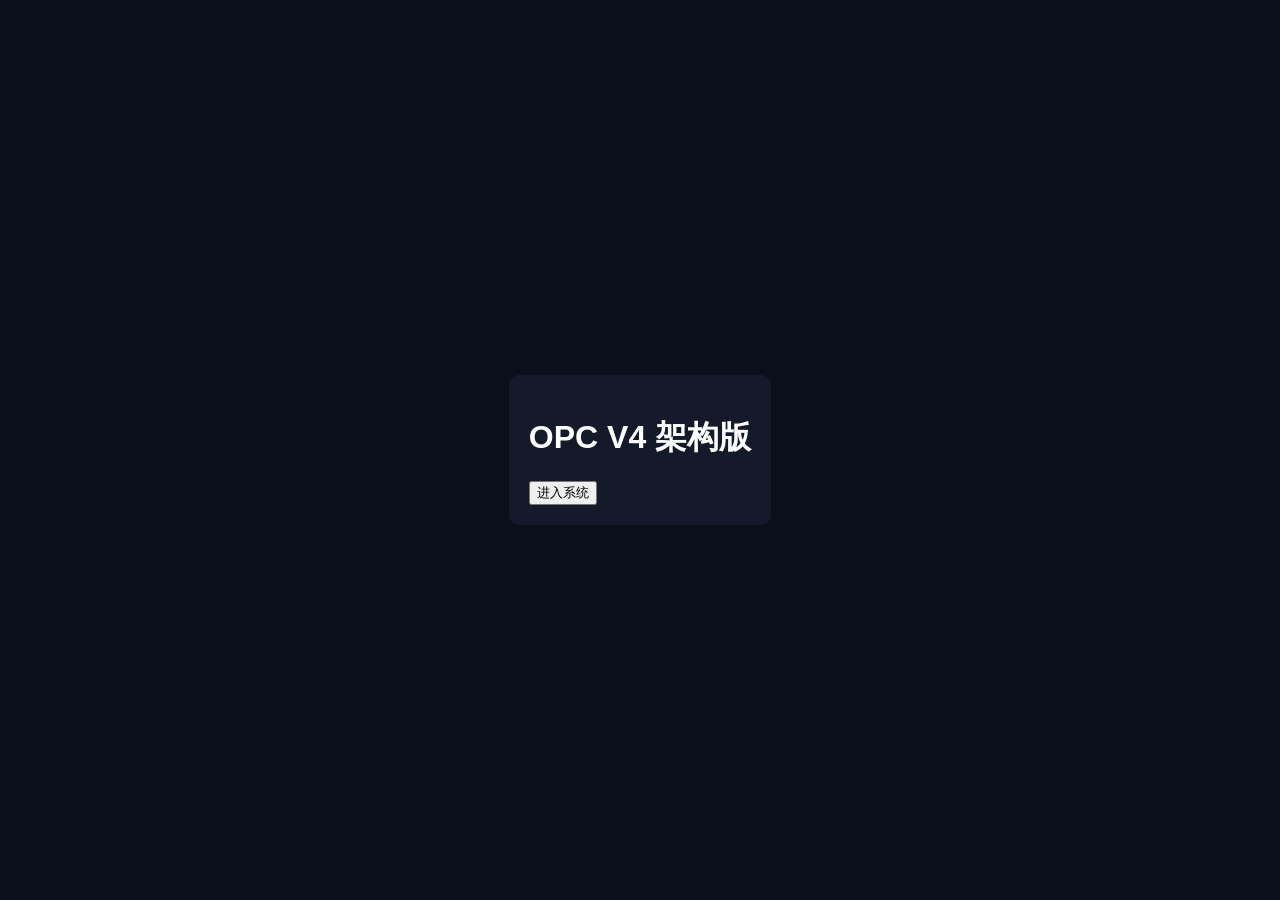
==== index.html @ 77ff6f67 "Add files via upload" ====
<!doctype html>
<html>
<head>
<meta charset="utf-8">
<title>OPC V4</title>
<link rel="stylesheet" href="styles.css">
</head>
<body>

<div class="login">
  <div class="card">
    <h1>OPC V4 架构版</h1>
    <button onclick="enter()">进入系统</button>
  </div>
</div>

<div id="app" class="hidden">
  <aside class="sidebar">
    <button onclick="go('home')">首页</button>
    <button onclick="go('agent')">代理认证</button>
    <button onclick="toggle('train')">培训营</button>
    <div id="train" class="sub">
      <button onclick="filter('引流')">引流</button>
      <button onclick="filter('销售')">销售</button>
    </div>
    <button onclick="go('learn')">学习进度</button>
    <button onclick="go('exam')">考核</button>
  </aside>

  <main class="main">
    <div id="home" class="page active">首页</div>
    <div id="agent" class="page">代理数据</div>
    <div id="content" class="page"><div id="list"></div></div>
    <div id="learn" class="page">学习进度</div>
    <div id="exam" class="page">考核规划中</div>
  </main>
</div>

<script src="app.js"></script>
</body>
</html>
---- styles.css ----
body{margin:0;font-family:Arial;background:#0b0f1a;color:#fff}
.hidden{display:none}
.login{display:flex;height:100vh;align-items:center;justify-content:center}
.card{background:#141a2a;padding:20px;border-radius:10px}
.sidebar{width:200px;background:#111827;padding:10px;height:100vh}
.main{padding:20px}
.page{display:none}
.page.active{display:block}
.sub{display:none;margin-left:10px}
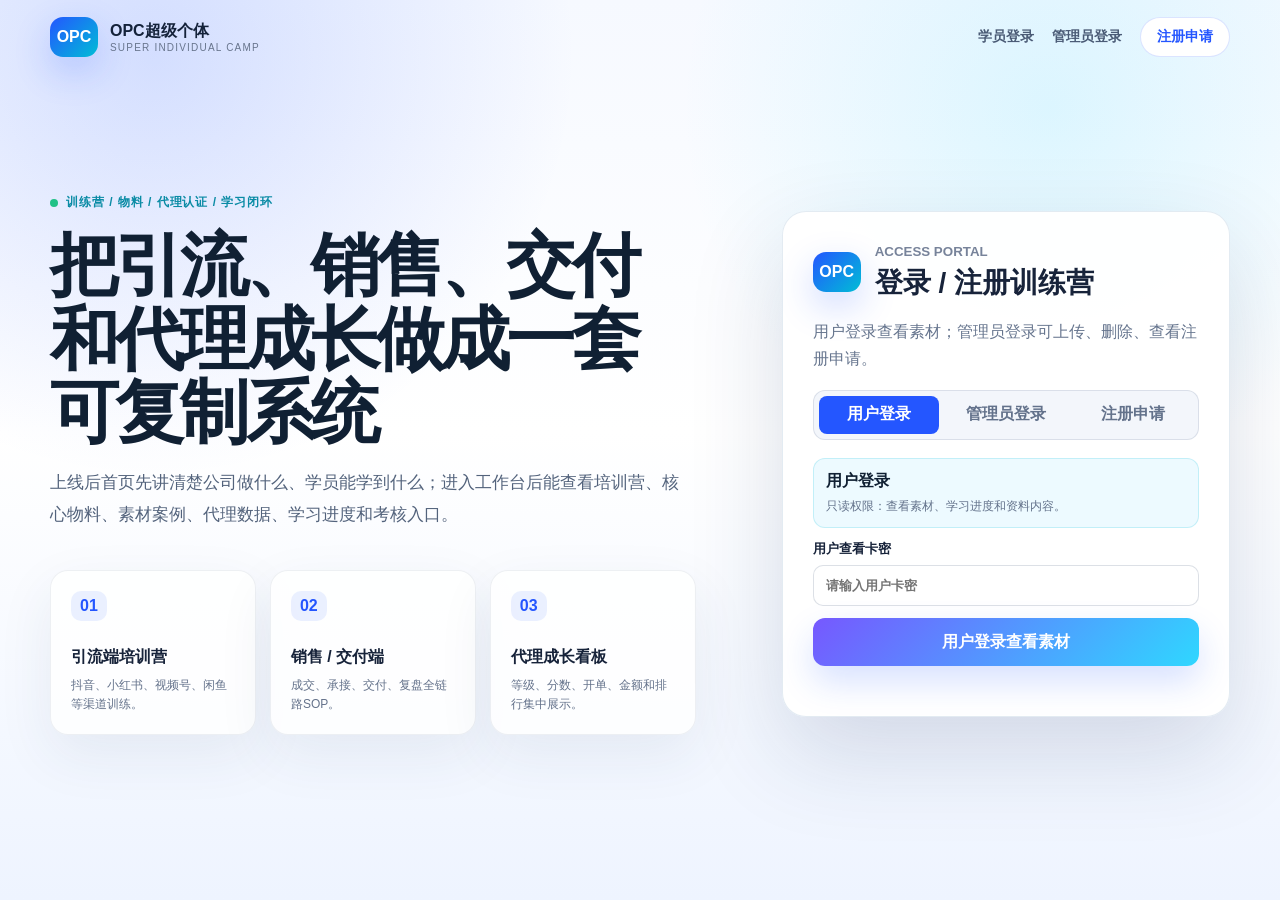
==== commit 7fbee28f: "Add files via upload" ====
--- a/index.html
+++ b/index.html
@@ -1,42 +1,149 @@
+<!doctype html>
+<html lang="zh-CN">
+<head>
+  <meta charset="utf-8" />
+  <meta name="viewport" content="width=device-width, initial-scale=1" />
+  <meta name="theme-color" content="#0b1020" />
+  <title>OPC超级个体训练营｜稳定上线版</title>
+  <link rel="stylesheet" href="styles.css" />
+</head>
+<body class="locked">
+  <section class="login-screen" id="loginScreen" aria-label="登录注册入口">
+    <header class="login-nav">
+      <div class="brand-row"><span class="brand-logo">OPC</span><div><b>OPC超级个体</b><small>SUPER INDIVIDUAL CAMP</small></div></div>
+      <nav><a href="#loginCard">学员登录</a><a href="#loginCard">管理员登录</a><a class="nav-pill" href="#loginCard">注册申请</a></nav>
+    </header>
+    <main class="login-main">
+      <section class="login-copy">
+        <span class="eyebrow"><i></i> 训练营 / 物料 / 代理认证 / 学习闭环</span>
+        <h1>把引流、销售、交付和代理成长做成一套可复制系统</h1>
+        <p>上线后首页先讲清楚公司做什么、学员能学到什么；进入工作台后能查看培训营、核心物料、素材案例、代理数据、学习进度和考核入口。</p>
+        <div class="login-value-grid">
+          <article><b>01</b><strong>引流端培训营</strong><span>抖音、小红书、视频号、闲鱼等渠道训练。</span></article>
+          <article><b>02</b><strong>销售 / 交付端</strong><span>成交、承接、交付、复盘全链路SOP。</span></article>
+          <article><b>03</b><strong>代理成长看板</strong><span>等级、分数、开单、金额和排行集中展示。</span></article>
+        </div>
+      </section>
+      <form class="login-card" id="loginCard">
+        <div class="login-card-head"><span class="card-logo">OPC</span><div><small>ACCESS PORTAL</small><h2>登录 / 注册训练营</h2></div></div>
+        <p class="muted">用户登录查看素材；管理员登录可上传、删除、查看注册申请。</p>
+        <div class="login-tabs" role="tablist">
+          <button class="active" type="button" data-auth="user">用户登录</button>
+          <button type="button" data-auth="admin">管理员登录</button>
+          <button type="button" data-auth="register">注册申请</button>
+        </div>
+        <div id="passwordPanel" class="form-panel">
+          <div class="role-note" id="roleNote"><b>用户登录</b><span>只读权限：查看素材、学习进度和资料内容。</span></div>
+          <label><span id="codeLabel">用户查看卡密</span><input id="accessCode" type="password" placeholder="请输入用户卡密" autocomplete="current-password" /></label>
+          <button class="primary full" type="submit" id="loginSubmit">用户登录查看素材</button>
+        </div>
+        <div id="registerPanel" class="form-panel" hidden>
+          <label>姓名 / 昵称<input id="regName" type="text" placeholder="请输入姓名或昵称" /></label>
+          <label>手机 / 微信<input id="regContact" type="text" placeholder="请输入联系方式" /></label>
+          <label>申请权限<select id="regRole"><option value="user">用户权限：查看素材</option><option value="admin">管理员权限：管理素材</option></select></label>
+          <label>申请说明<textarea id="regNote" placeholder="请写明加入目的、所属团队或需要开通的权限"></textarea></label>
+          <button class="primary full" type="button" id="registerSubmit">提交注册申请</button>
+          <p class="muted small">静态演示会保存到当前浏览器；接云端后可进入后台审核。</p>
+        </div>
+        <p class="form-message" id="formMessage" role="alert"></p>
+      </form>
+    </main>
+  </section>
 
-<!doctype html>
-<html>
-<head>
-<meta charset="utf-8">
-<title>OPC V4</title>
-<link rel="stylesheet" href="styles.css">
-</head>
-<body>
+  <div class="app" id="app" hidden>
+    <aside class="sidebar">
+      <div class="sidebar-brand"><span class="brand-logo">OPC</span><div><b>OPC超级个体</b><small>TRAINING SYSTEM</small></div></div>
+      <nav class="main-nav" aria-label="主模块">
+        <button class="active" data-screen="home"><span>⌂</span><b>首页</b><em>介绍</em></button>
+        <button data-screen="agent"><span>♛</span><b>代理认证卡密</b><em>认证</em></button>
+        <button data-screen="materials"><span>▦</span><b>培训营 / 物料资料</b><em>素材</em></button>
+        <button data-screen="learning"><span>◴</span><b>学习进度</b><em>课程</em></button>
+        <button data-screen="assessment"><span>◎</span><b>考核学习进度</b><em>规划中</em></button>
+      </nav>
 
-<div class="login">
-  <div class="card">
-    <h1>OPC V4 架构版</h1>
-    <button onclick="enter()">进入系统</button>
+      <section class="tree" id="trainingTree">
+        <div class="tree-info"><span>二级菜单</span><b>训练营核心物料与分级内容</b><p>点击二级/三级菜单，右侧素材会按对应分类筛选。</p></div>
+        <button class="tree-reset active" data-category="all">全部学习视频资料</button>
+
+        <div class="tree-group open">
+          <button class="tree-head" type="button"><span>营</span><b>培训营 / 训练营</b><em>展开</em></button>
+          <div class="tree-children">
+            <button data-category="引流端培训营"><b>引流端培训营</b><small>针对引流渠道的专项培训内容</small></button>
+            <div class="tree-third">
+              <button data-category="抖音引流教程">抖音引流教程</button>
+              <button data-category="小红书引流教程">小红书引流教程</button>
+              <button data-category="视频号引流教程">视频号引流教程</button>
+              <button data-category="闲鱼引流教程">闲鱼引流教程</button>
+              <button data-category="BOSS引流教程">BOSS直聘引流教程</button>
+            </div>
+            <button data-category="交付销售培训营"><b>交付端 / 销售端培训营</b><small>销售与交付流程培训内容</small></button>
+          </div>
+        </div>
+
+        <div class="tree-group">
+          <button class="tree-head" type="button"><span>物</span><b>产品物料资料</b><em>展开</em></button>
+          <div class="tree-children">
+            <button data-category="产品核心物料"><b>产品核心物料</b><small>产品相关核心物料</small></button>
+            <button data-category="基础文档SOP"><b>基础文档 / SOP</b><small>基础文档与执行流程</small></button>
+          </div>
+        </div>
+
+        <div class="tree-group">
+          <button class="tree-head" type="button"><span>案</span><b>素材案例</b><em>展开</em></button>
+          <div class="tree-children">
+            <button data-category="高转化素材案例"><b>高转化素材案例</b><small>供学员参考和复用</small></button>
+            <button data-category="成交交付案例"><b>成交 / 交付案例</b><small>实际交付与成交案例</small></button>
+          </div>
+        </div>
+
+        <div class="tree-group">
+          <button class="tree-head" type="button"><span>其</span><b>其他资料</b><em>展开</em></button>
+          <div class="tree-children">
+            <button data-category="工具清单FAQ"><b>工具清单 / FAQ</b><small>常用工具、问题与公告</small></button>
+          </div>
+        </div>
+      </section>
+    </aside>
+
+    <main class="workspace">
+      <header class="topbar">
+        <div><small id="crumb">首页</small><h2 id="screenTitle">首页</h2></div>
+        <div class="top-actions"><span class="user-badge" id="roleBadge">用户</span><button class="ghost" id="switchAccess">切换卡密</button></div>
+      </header>
+
+      <section class="screen active" id="screen-home">
+        <div class="hero-panel"><div><small>OPC HOME</small><h1>OPC超级个体训练营</h1><p>这里是对外上线后首先看到的首页：说明公司做什么、学员可以学到什么，以及如何通过培训营、物料、代理认证、学习进度和考核完成成长闭环。</p><div class="mission"><span>共创</span><i></i><span>共担</span><i></i><span>共利</span><i></i><span>共生</span></div></div></div>
+        <div class="home-grid"><article><b>公司介绍</b><p>围绕引流获客、销售转化和交付履约打造训练营。</p></article><article><b>能学到什么</b><p>引流端渠道打法、销售转化流程、交付端SOP、产品物料和案例。</p></article><article><b>成长路径</b><p>注册账号 → 学习课程 → 完成考核 → 认证OPC超级个体。</p></article><article><b>运营目标</b><p>把学员的学习、考核、业绩和代理成长形成可视化闭环。</p></article></div>
+      </section>
+
+      <section class="screen" id="screen-agent">
+        <div class="section-hero"><small>AGENT CERTIFICATION KEY</small><h1>代理认证卡密</h1><p>用户完成注册账号并通过身份认证后，即正式成为系统内的“OPC超级个体”。这里集中展示账号认证状态、等级制度、分数度、开单数量、开单金额和综合排名。</p><button class="primary" id="verifyBtn">完成身份认证</button></div>
+        <div class="identity-card"><span class="avatar">OPC</span><div><small id="verifyText">已认证账号</small><h2>OPC超级个体 · 示例用户</h2><div class="level-tags"><span class="on">青铜</span><span>白银</span><span>黄金</span><span>铂金</span><span>钻石</span><span>王者</span></div></div></div>
+        <div class="stats-grid"><article><span>分数度</span><b>86</b><p>积分 / 等级评估</p></article><article><span>开单数量</span><b>18 单</b><p>累计成交订单</p></article><article><span>开单金额</span><b>¥128,600</b><p>累计成交金额</p></article><article><span>综合排名</span><b>#07</b><p>按业绩、金额、入驻时间计算</p></article></div>
+        <div class="ranking"><h3>代理排名看板</h3><div class="rank-row top"><em>01</em><b>王者代理 · 林同学</b><span>¥286,000</span><i>98分</i></div><div class="rank-row"><em>02</em><b>钻石代理 · 陈同学</b><span>¥221,800</span><i>92分</i></div><div class="rank-row current"><em>07</em><b>黄金代理 · 示例用户</b><span>¥128,600</span><i>86分</i></div></div>
+      </section>
+
+      <section class="screen" id="screen-materials">
+        <div class="section-head"><div><small>TRAINING MATERIALS</small><h1>培训营 / 物料资料</h1><p id="materialHint">全部学习视频资料</p></div><div class="admin-actions"><button class="primary admin-only" id="openUpload">上传素材</button><button class="ghost admin-only" id="openRequests">注册申请</button></div></div>
+        <div class="material-map"><article><span>培训营</span><b>引流端 / 销售端 / 交付端</b></article><article><span>产品物料</span><b>核心物料 / 基础文档 / SOP</b></article><article><span>素材案例</span><b>高转化素材 / 成交交付案例</b></article><article><span>其他资料</span><b>工具清单 / FAQ</b></article></div>
+        <div class="card-grid" id="materialGrid"></div>
+      </section>
+
+      <section class="screen" id="screen-learning">
+        <div class="section-hero"><small>LEARNING PROGRESS</small><h1>学习进度</h1><p>学习进度根据训练营课程来进行，用于跟踪学员有没有看完 / 学完相关课程。</p></div>
+        <div class="progress-list"><article><b>引流端培训营</b><progress value="78" max="100"></progress><span>78%</span></article><article><b>销售端培训营</b><progress value="64" max="100"></progress><span>64%</span></article><article><b>交付端培训营</b><progress value="52" max="100"></progress><span>52%</span></article><article><b>产品物料资料</b><progress value="91" max="100"></progress><span>91%</span></article></div>
+      </section>
+
+      <section class="screen" id="screen-assessment">
+        <div class="section-hero"><small>ASSESSMENT LOOP</small><h1>考核学习进度</h1><p>规划中：学员完成引流端、销售课、交付端培训后，进入这里进行综合考核，验证是否掌握引流、销售、交付与核销核心技能。</p><button class="primary" disabled>进入考核（规划中）</button></div>
+        <div class="exam-steps"><span>1. 完成引流端培训</span><span>2. 完成销售课培训</span><span>3. 完成交付端培训</span><span>4. 进入综合考核</span></div>
+      </section>
+    </main>
   </div>
-</div>
 
-<div id="app" class="hidden">
-  <aside class="sidebar">
-    <button onclick="go('home')">首页</button>
-    <button onclick="go('agent')">代理认证</button>
-    <button onclick="toggle('train')">培训营</button>
-    <div id="train" class="sub">
-      <button onclick="filter('引流')">引流</button>
-      <button onclick="filter('销售')">销售</button>
-    </div>
-    <button onclick="go('learn')">学习进度</button>
-    <button onclick="go('exam')">考核</button>
-  </aside>
+  <dialog id="uploadModal"><form method="dialog" class="modal"><h3>上传素材</h3><input id="upTitle" placeholder="素材名称" /><select id="upCategory"><option>引流端培训营</option><option>交付销售培训营</option><option>产品核心物料</option><option>基础文档SOP</option><option>高转化素材案例</option><option>成交交付案例</option><option>工具清单FAQ</option></select><input id="upPlatform" placeholder="平台：抖音 / 小红书 / 视频号..." /><button class="primary" id="saveMaterial" type="button">保存</button><button class="ghost">关闭</button></form></dialog>
+  <dialog id="requestsModal"><div class="modal"><h3>注册申请</h3><div id="requestsList"></div><button class="ghost" onclick="this.closest('dialog').close()">关闭</button></div></dialog>
 
-  <main class="main">
-    <div id="home" class="page active">首页</div>
-    <div id="agent" class="page">代理数据</div>
-    <div id="content" class="page"><div id="list"></div></div>
-    <div id="learn" class="page">学习进度</div>
-    <div id="exam" class="page">考核规划中</div>
-  </main>
-</div>
-
-<script src="app.js"></script>
+  <script src="app.js"></script>
 </body>
 </html>
--- a/styles.css
+++ b/styles.css
@@ -1,10 +1 @@
-
-body{margin:0;font-family:Arial;background:#0b0f1a;color:#fff}
-.hidden{display:none}
-.login{display:flex;height:100vh;align-items:center;justify-content:center}
-.card{background:#141a2a;padding:20px;border-radius:10px}
-.sidebar{width:200px;background:#111827;padding:10px;height:100vh}
-.main{padding:20px}
-.page{display:none}
-.page.active{display:block}
-.sub{display:none;margin-left:10px}
+:root{color-scheme:dark;--bg:#090d16;--panel:#141922;--panel2:#1a2030;--line:rgba(255,255,255,.11);--text:#f8fbff;--muted:#95a1b7;--purple:#7658ff;--cyan:#2fd7ff;--green:#36d399;--pink:#ff4f8b;--gold:#ffd13d}*{box-sizing:border-box}body{margin:0;min-width:320px;background:#090d16;color:var(--text);font-family:Inter,-apple-system,BlinkMacSystemFont,"Segoe UI","PingFang SC","Microsoft YaHei",sans-serif}button,input,select,textarea{font:inherit}button{cursor:pointer}.locked .app{display:none}.login-screen{min-height:100vh;background:radial-gradient(circle at 12% 6%,rgba(36,86,255,.17),transparent 30%),radial-gradient(circle at 82% 12%,rgba(47,215,255,.14),transparent 28%),linear-gradient(180deg,#f6f9ff,#fff 48%,#eef4ff);color:#102033}.login-nav{width:min(1180px,calc(100% - 44px));min-height:74px;margin:auto;display:flex;align-items:center;justify-content:space-between;gap:18px}.brand-row{display:flex;align-items:center;gap:12px}.brand-logo,.card-logo{display:grid;place-items:center;width:48px;height:40px;border-radius:13px;background:linear-gradient(135deg,#2456ff,#00bdd6);color:#fff;font-weight:900;box-shadow:0 14px 36px rgba(36,86,255,.22)}.brand-row b,.brand-row small{display:block}.brand-row b{color:#14223a}.brand-row small{color:#68758d;font-size:10px;letter-spacing:.12em}.login-nav nav{display:flex;gap:18px;align-items:center}.login-nav a{color:#4a5b76;text-decoration:none;font-weight:800;font-size:14px}.nav-pill{border:1px solid rgba(36,86,255,.16);border-radius:999px;background:white;color:#2456ff!important;padding:10px 16px}.login-main{width:min(1180px,calc(100% - 44px));min-height:calc(100vh - 74px);margin:auto;display:grid;grid-template-columns:minmax(0,1.08fr) minmax(390px,.75fr);gap:clamp(40px,7vw,86px);align-items:center;padding:38px 0 84px}.eyebrow{display:inline-flex;align-items:center;gap:8px;font-size:12px;font-weight:900;letter-spacing:.08em;color:#0a8ba5}.eyebrow i{width:8px;height:8px;border-radius:50%;background:#21c187}.login-copy h1{max-width:760px;margin:18px 0;color:#102033;font-size:clamp(42px,5.4vw,72px);line-height:1.06;letter-spacing:-.055em}.login-copy p{max-width:680px;color:#53637c;font-size:17px;line-height:1.9}.login-value-grid{display:grid;grid-template-columns:repeat(3,1fr);gap:14px;margin-top:38px}.login-value-grid article{min-height:160px;border:1px solid rgba(37,62,102,.08);border-radius:18px;background:rgba(255,255,255,.82);box-shadow:0 20px 55px rgba(34,58,108,.08);padding:20px}.login-value-grid b{display:inline-grid;place-items:center;width:36px;height:30px;border-radius:10px;background:rgba(36,86,255,.09);color:#2456ff;margin-bottom:26px}.login-value-grid strong{display:block;color:#17233a}.login-value-grid span{display:block;margin-top:8px;color:#64728b;font-size:12px;line-height:1.6}.login-card{justify-self:end;width:100%;max-width:470px;border:1px solid rgba(26,92,150,.12);border-radius:24px;background:rgba(255,255,255,.94);box-shadow:0 36px 95px rgba(22,51,100,.16);padding:30px;color:#17233a}.login-card-head{display:flex;align-items:center;gap:14px;margin-bottom:12px}.login-card-head small{color:#77839a;font-weight:900}.login-card h2{margin:4px 0 0;font-size:28px}.muted{color:#66758e!important;line-height:1.7}.small{font-size:12px}.login-tabs{display:grid;grid-template-columns:repeat(3,1fr);gap:6px;border:1px solid rgba(37,62,102,.12);border-radius:12px;background:#f3f6fb;padding:5px;margin:18px 0}.login-tabs button{border:0;border-radius:8px;background:transparent;color:#63728b;min-height:38px;font-weight:900}.login-tabs button.active{background:#2456ff;color:#fff}.form-panel{display:grid;gap:12px}.form-panel[hidden]{display:none}.role-note{border:1px solid rgba(0,189,214,.18);border-radius:12px;background:#edfaff;padding:12px;display:grid;gap:5px}.role-note b{color:#102033}.role-note span{color:#63728b;font-size:12px;line-height:1.55}.login-card label{display:grid;gap:7px;color:#17233a;font-size:13px;font-weight:800}.login-card input,.login-card select,.login-card textarea{width:100%;border:1px solid rgba(37,62,102,.16);border-radius:10px;background:#fff;color:#17233a;padding:12px}.login-card textarea{min-height:78px;resize:vertical}.primary,.ghost{border:0;border-radius:12px;min-height:42px;padding:0 16px;font-weight:900}.primary{background:linear-gradient(135deg,#7658ff,#2fd7ff);color:#fff;box-shadow:0 16px 34px rgba(36,86,255,.18)}.ghost{border:1px solid var(--line);background:rgba(255,255,255,.05);color:#dfe6f7}.full{width:100%;height:48px}.form-message{min-height:20px;margin:0;color:#ff7f9e;font-weight:800;font-size:13px}.app{display:grid;grid-template-columns:320px minmax(0,1fr);min-height:100vh}.sidebar{position:sticky;top:0;height:100vh;overflow:auto;border-right:1px solid var(--line);background:#0e1320;padding:16px}.sidebar-brand{display:flex;align-items:center;gap:12px;margin-bottom:18px}.sidebar-brand b,.sidebar-brand small{display:block}.sidebar-brand small{color:var(--muted);font-size:10px;letter-spacing:.12em}.main-nav{display:grid;gap:8px}.main-nav button{display:grid;grid-template-columns:28px 1fr auto;align-items:center;gap:10px;border:0;border-radius:12px;background:transparent;color:#cbd4e8;padding:11px;text-align:left}.main-nav button.active,.main-nav button:hover{background:rgba(122,88,255,.22);color:#fff}.main-nav em{border-radius:999px;background:rgba(54,211,153,.14);color:#8df0c4;padding:4px 8px;font-size:11px;font-style:normal;font-weight:900}.tree{margin-top:18px;border:1px solid rgba(47,215,255,.22);border-radius:16px;background:rgba(47,215,255,.05);padding:12px}.tree-info span{color:#9ef4ff;font-size:12px}.tree-info b{display:block;margin-top:5px}.tree-info p{color:var(--muted);font-size:12px;line-height:1.6}.tree-reset,.tree-children button{width:100%;border:0;border-radius:10px;background:rgba(122,88,255,.17);color:#fff;text-align:left;padding:10px;margin:6px 0}.tree-group{border:1px solid var(--line);border-radius:13px;background:rgba(255,255,255,.035);margin-top:10px;overflow:hidden}.tree-head{width:100%;display:grid;grid-template-columns:32px 1fr auto;gap:10px;align-items:center;border:0;background:transparent;color:#fff;text-align:left;padding:12px}.tree-head span{display:grid;place-items:center;width:30px;height:30px;border-radius:10px;background:rgba(122,88,255,.2)}.tree-head em{color:var(--muted);font-size:12px;font-style:normal}.tree-children{display:none;padding:0 10px 10px}.tree-group.open .tree-children{display:block}.tree-children button{background:rgba(255,255,255,.055)}.tree-children button.active,.tree-reset.active{outline:1px solid rgba(47,215,255,.35);background:rgba(47,215,255,.13)}.tree-children small{display:block;color:var(--muted);font-size:11px;margin-top:4px}.tree-third{padding-left:14px}.workspace{min-width:0;background:linear-gradient(rgba(47,215,255,.025) 1px,transparent 1px),linear-gradient(90deg,rgba(47,215,255,.018) 1px,transparent 1px),#0b0f17;background-size:34px 34px}.topbar{position:sticky;top:0;z-index:5;display:flex;justify-content:space-between;align-items:center;gap:14px;border-bottom:1px solid var(--line);background:rgba(11,15,23,.86);backdrop-filter:blur(14px);padding:18px 28px}.topbar small{color:var(--muted);font-weight:900}.topbar h2{margin:3px 0 0}.top-actions{display:flex;align-items:center;gap:10px}.user-badge{border-radius:999px;background:rgba(122,88,255,.18);color:#d8d0ff;padding:7px 12px;font-size:12px;font-weight:900}.screen{display:none;padding:28px}.screen.active{display:block}.hero-panel,.section-hero,.section-head{border:1px solid var(--line);border-radius:22px;background:radial-gradient(circle at 0 0,rgba(122,88,255,.2),transparent 34%),var(--panel);padding:28px;margin-bottom:16px}.hero-panel h1,.section-hero h1,.section-head h1{font-size:clamp(34px,4vw,56px);line-height:1.12;margin:8px 0}.hero-panel p,.section-hero p,.section-head p{color:#b4bed4;line-height:1.8;max-width:920px}.mission{display:flex;flex-wrap:wrap;gap:14px;align-items:center;margin-top:22px;font-size:28px;font-weight:900}.mission i{width:26px;height:2px;background:var(--cyan)}.home-grid,.stats-grid,.material-map{display:grid;grid-template-columns:repeat(4,1fr);gap:12px}.home-grid article,.stats-grid article,.material-map article,.ranking,.identity-card,.progress-list,.exam-steps{border:1px solid var(--line);border-radius:16px;background:var(--panel);padding:18px}.home-grid b,.material-map span,.stats-grid span{color:#aeb8cf}.home-grid p,.stats-grid p{color:var(--muted);line-height:1.65}.identity-card{display:grid;grid-template-columns:74px 1fr;gap:16px;align-items:center}.avatar{display:grid;place-items:center;width:74px;height:74px;border-radius:22px;background:linear-gradient(135deg,var(--purple),#131927);font-weight:900}.identity-card small{color:#9cefc9}.identity-card h2{margin:6px 0 10px}.level-tags{display:flex;flex-wrap:wrap;gap:8px}.level-tags span{border:1px solid var(--line);border-radius:999px;padding:7px 12px;color:#9aa5ba;font-weight:900;font-size:12px}.level-tags span.on{border-color:rgba(255,209,61,.5);background:rgba(255,209,61,.12);color:#ffe28a}.stats-grid b{display:block;margin:8px 0;font-size:34px}.ranking h3{margin-top:0}.rank-row{display:grid;grid-template-columns:48px 1fr auto 60px;gap:12px;align-items:center;border-radius:12px;background:rgba(255,255,255,.045);padding:12px;margin-top:8px}.rank-row em{color:var(--cyan);font-style:normal;font-weight:900}.rank-row.current{outline:1px solid rgba(122,88,255,.5);background:rgba(122,88,255,.12)}.section-head{display:flex;justify-content:space-between;gap:18px;align-items:flex-start}.admin-actions{display:flex;gap:10px}.admin-only{display:none}.admin .admin-only{display:inline-flex}.card-grid{display:grid;grid-template-columns:repeat(3,minmax(0,1fr));gap:14px;margin-top:16px}.material-card{border:1px solid var(--line);border-radius:16px;background:var(--panel);overflow:hidden}.card-cover{min-height:150px;background:linear-gradient(135deg,rgba(47,215,255,.16),rgba(122,88,255,.16));display:grid;place-items:center}.platform-badge{display:grid;place-items:center;width:58px;height:58px;border-radius:18px;background:#111827;box-shadow:0 0 0 1px rgba(255,255,255,.13);font-weight:900}.platform-badge.dy{color:#fff;background:linear-gradient(135deg,#111,#ff2d55)}.platform-badge.xhs{background:#ff2442}.platform-badge.wx{background:#1fc069}.platform-badge.boss{background:#1976ff}.platform-badge.xy{background:#ffd13d;color:#111}.platform-badge.ad{background:#7a5cff}.card-body{padding:16px}.card-body small{color:var(--muted)}.card-body p{color:#d7deef}.delete-btn{display:none;margin-top:10px;border:1px solid rgba(255,79,139,.32);background:rgba(255,79,139,.09);color:#ff9aba;border-radius:10px;padding:8px 12px;font-weight:900}.admin .delete-btn{display:inline-flex}.progress-list{display:grid;gap:12px}.progress-list article{display:grid;grid-template-columns:220px 1fr 60px;gap:16px;align-items:center;background:rgba(255,255,255,.035);border-radius:12px;padding:14px}.progress-list progress{width:100%;height:12px;accent-color:var(--purple)}.exam-steps{display:grid;grid-template-columns:repeat(4,1fr);gap:12px}.exam-steps span{border:1px solid var(--line);border-radius:12px;background:rgba(255,255,255,.04);padding:16px;font-weight:900}.modal{width:min(460px,calc(100vw - 32px));display:grid;gap:12px;background:#111827;color:#fff;border:1px solid var(--line);border-radius:16px;padding:20px}.modal input,.modal select{border:1px solid var(--line);border-radius:10px;background:#0b0f17;color:#fff;padding:12px}dialog{border:0;background:transparent}dialog::backdrop{background:rgba(0,0,0,.55)}@media(max-width:1100px){.login-main{grid-template-columns:1fr}.login-card{justify-self:start}.app{grid-template-columns:1fr}.sidebar{position:relative;height:auto}.home-grid,.stats-grid,.material-map,.card-grid,.exam-steps{grid-template-columns:repeat(2,1fr)}}@media(max-width:700px){.login-nav{align-items:flex-start;flex-direction:column;padding:18px 0}.login-nav nav{overflow-x:auto;width:100%}.login-main{width:calc(100% - 28px);padding-top:20px}.login-value-grid,.home-grid,.stats-grid,.material-map,.card-grid,.exam-steps{grid-template-columns:1fr}.login-copy h1{font-size:38px}.section-head{flex-direction:column}.rank-row,.progress-list article{grid-template-columns:1fr}.mission{font-size:22px}.screen{padding:18px}}
